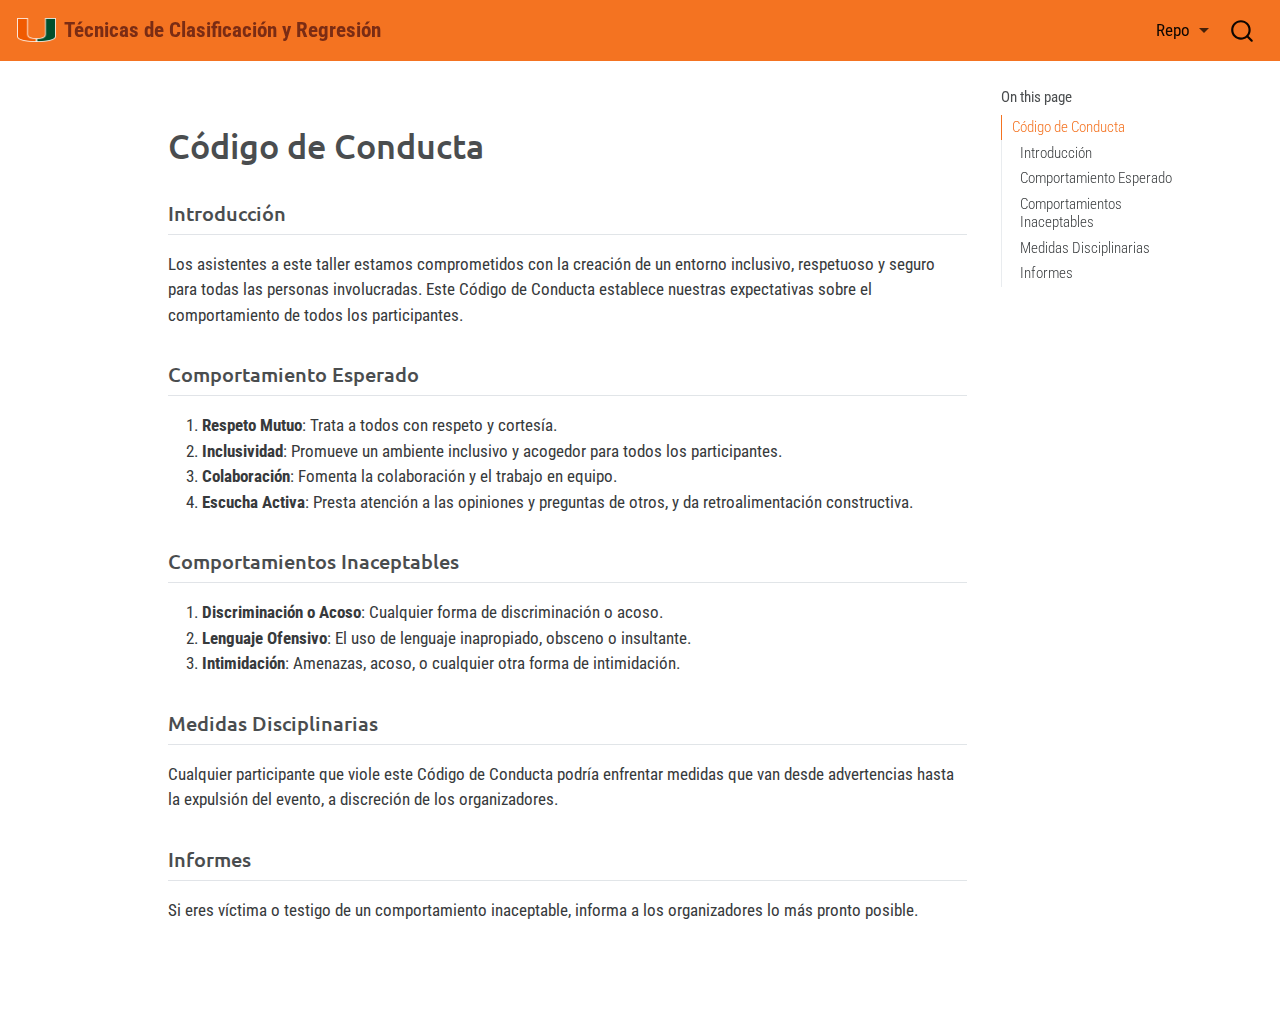
==== docs/COC/coc.html @ fbfba9fa "add coc" ====
<!DOCTYPE html>
<html xmlns="http://www.w3.org/1999/xhtml" lang="en" xml:lang="en"><head>

<meta charset="utf-8">
<meta name="generator" content="quarto-1.3.287">

<meta name="viewport" content="width=device-width, initial-scale=1.0, user-scalable=yes">


<title>Técnicas de Clasificación y Regresión – coc</title>
<style>
code{white-space: pre-wrap;}
span.smallcaps{font-variant: small-caps;}
div.columns{display: flex; gap: min(4vw, 1.5em);}
div.column{flex: auto; overflow-x: auto;}
div.hanging-indent{margin-left: 1.5em; text-indent: -1.5em;}
ul.task-list{list-style: none;}
ul.task-list li input[type="checkbox"] {
  width: 0.8em;
  margin: 0 0.8em 0.2em -1em; /* quarto-specific, see https://github.com/quarto-dev/quarto-cli/issues/4556 */ 
  vertical-align: middle;
}
</style>


<script src="../site_libs/quarto-nav/quarto-nav.js"></script>
<script src="../site_libs/clipboard/clipboard.min.js"></script>
<script src="../site_libs/quarto-search/autocomplete.umd.js"></script>
<script src="../site_libs/quarto-search/fuse.min.js"></script>
<script src="../site_libs/quarto-search/quarto-search.js"></script>
<meta name="quarto:offset" content="../">
<script src="../site_libs/quarto-html/quarto.js"></script>
<script src="../site_libs/quarto-html/popper.min.js"></script>
<script src="../site_libs/quarto-html/tippy.umd.min.js"></script>
<script src="../site_libs/quarto-html/anchor.min.js"></script>
<link href="../site_libs/quarto-html/tippy.css" rel="stylesheet">
<link href="../site_libs/quarto-html/quarto-syntax-highlighting.css" rel="stylesheet" id="quarto-text-highlighting-styles">
<script src="../site_libs/bootstrap/bootstrap.min.js"></script>
<link href="../site_libs/bootstrap/bootstrap-icons.css" rel="stylesheet">
<link href="../site_libs/bootstrap/bootstrap.min.css" rel="stylesheet" id="quarto-bootstrap" data-mode="light">
<script id="quarto-search-options" type="application/json">{
  "location": "navbar",
  "copy-button": false,
  "collapse-after": 3,
  "panel-placement": "end",
  "type": "overlay",
  "limit": 20,
  "language": {
    "search-no-results-text": "No results",
    "search-matching-documents-text": "matching documents",
    "search-copy-link-title": "Copy link to search",
    "search-hide-matches-text": "Hide additional matches",
    "search-more-match-text": "more match in this document",
    "search-more-matches-text": "more matches in this document",
    "search-clear-button-title": "Clear",
    "search-detached-cancel-button-title": "Cancel",
    "search-submit-button-title": "Submit"
  }
}</script>


<link rel="stylesheet" href="../styles.css">
</head>

<body class="nav-fixed">

<div id="quarto-search-results"></div>
  <header id="quarto-header" class="headroom fixed-top">
    <nav class="navbar navbar-expand-lg navbar-dark ">
      <div class="navbar-container container-fluid">
      <div class="navbar-brand-container">
    <a href="../index.html" class="navbar-brand navbar-brand-logo">
    <img src="../img/um_logo.png" alt="" class="navbar-logo">
    </a>
    <a class="navbar-brand" href="../index.html">
    <span class="navbar-title">Técnicas de Clasificación y Regresión</span>
    </a>
  </div>
            <div id="quarto-search" class="" title="Search"></div>
          <button class="navbar-toggler" type="button" data-bs-toggle="collapse" data-bs-target="#navbarCollapse" aria-controls="navbarCollapse" aria-expanded="false" aria-label="Toggle navigation" onclick="if (window.quartoToggleHeadroom) { window.quartoToggleHeadroom(); }">
  <span class="navbar-toggler-icon"></span>
</button>
          <div class="collapse navbar-collapse" id="navbarCollapse">
            <ul class="navbar-nav navbar-nav-scroll ms-auto">
  <li class="nav-item dropdown ">
    <a class="nav-link dropdown-toggle" href="#" id="nav-menu-repo" role="button" data-bs-toggle="dropdown" aria-expanded="false" rel="" target="">
 <span class="menu-text">Repo</span>
    </a>
    <ul class="dropdown-menu dropdown-menu-end" aria-labelledby="nav-menu-repo">    
        <li>
    <a class="dropdown-item" href="https://github.com/focardozom/machine-learning-latin-america" rel="" target="">
 <span class="dropdown-text">Machine Learning in LA</span></a>
  </li>  
    </ul>
  </li>
</ul>
            <div class="quarto-navbar-tools">
</div>
          </div> <!-- /navcollapse -->
      </div> <!-- /container-fluid -->
    </nav>
</header>
<!-- content -->
<div id="quarto-content" class="quarto-container page-columns page-rows-contents page-layout-article page-navbar">
<!-- sidebar -->
<!-- margin-sidebar -->
    <div id="quarto-margin-sidebar" class="sidebar margin-sidebar">
        <nav id="TOC" role="doc-toc" class="toc-active">
    <h2 id="toc-title">On this page</h2>
   
  <ul>
  <li><a href="#código-de-conducta" id="toc-código-de-conducta" class="nav-link active" data-scroll-target="#código-de-conducta">Código de Conducta</a>
  <ul class="collapse">
  <li><a href="#introducción" id="toc-introducción" class="nav-link" data-scroll-target="#introducción">Introducción</a></li>
  <li><a href="#comportamiento-esperado" id="toc-comportamiento-esperado" class="nav-link" data-scroll-target="#comportamiento-esperado">Comportamiento Esperado</a></li>
  <li><a href="#comportamientos-inaceptables" id="toc-comportamientos-inaceptables" class="nav-link" data-scroll-target="#comportamientos-inaceptables">Comportamientos Inaceptables</a></li>
  <li><a href="#medidas-disciplinarias" id="toc-medidas-disciplinarias" class="nav-link" data-scroll-target="#medidas-disciplinarias">Medidas Disciplinarias</a></li>
  <li><a href="#informes" id="toc-informes" class="nav-link" data-scroll-target="#informes">Informes</a></li>
  </ul></li>
  </ul>
</nav>
    </div>
<!-- main -->
<main class="content" id="quarto-document-content">



<section id="código-de-conducta" class="level1">
<h1>Código de Conducta</h1>
<section id="introducción" class="level2">
<h2 class="anchored" data-anchor-id="introducción">Introducción</h2>
<p>Los asistentes a este taller estamos comprometidos con la creación de un entorno inclusivo, respetuoso y seguro para todas las personas involucradas. Este Código de Conducta establece nuestras expectativas sobre el comportamiento de todos los participantes.</p>
</section>
<section id="comportamiento-esperado" class="level2">
<h2 class="anchored" data-anchor-id="comportamiento-esperado">Comportamiento Esperado</h2>
<ol type="1">
<li><strong>Respeto Mutuo</strong>: Trata a todos con respeto y cortesía.</li>
<li><strong>Inclusividad</strong>: Promueve un ambiente inclusivo y acogedor para todos los participantes.</li>
<li><strong>Colaboración</strong>: Fomenta la colaboración y el trabajo en equipo.</li>
<li><strong>Escucha Activa</strong>: Presta atención a las opiniones y preguntas de otros, y da retroalimentación constructiva.</li>
</ol>
</section>
<section id="comportamientos-inaceptables" class="level2">
<h2 class="anchored" data-anchor-id="comportamientos-inaceptables">Comportamientos Inaceptables</h2>
<ol type="1">
<li><strong>Discriminación o Acoso</strong>: Cualquier forma de discriminación o acoso.</li>
<li><strong>Lenguaje Ofensivo</strong>: El uso de lenguaje inapropiado, obsceno o insultante.</li>
<li><strong>Intimidación</strong>: Amenazas, acoso, o cualquier otra forma de intimidación.</li>
</ol>
</section>
<section id="medidas-disciplinarias" class="level2">
<h2 class="anchored" data-anchor-id="medidas-disciplinarias">Medidas Disciplinarias</h2>
<p>Cualquier participante que viole este Código de Conducta podría enfrentar medidas que van desde advertencias hasta la expulsión del evento, a discreción de los organizadores.</p>
</section>
<section id="informes" class="level2">
<h2 class="anchored" data-anchor-id="informes">Informes</h2>
<p>Si eres víctima o testigo de un comportamiento inaceptable, informa a los organizadores lo más pronto posible.</p>


</section>
</section>

</main> <!-- /main -->
<script id="quarto-html-after-body" type="application/javascript">
window.document.addEventListener("DOMContentLoaded", function (event) {
  const toggleBodyColorMode = (bsSheetEl) => {
    const mode = bsSheetEl.getAttribute("data-mode");
    const bodyEl = window.document.querySelector("body");
    if (mode === "dark") {
      bodyEl.classList.add("quarto-dark");
      bodyEl.classList.remove("quarto-light");
    } else {
      bodyEl.classList.add("quarto-light");
      bodyEl.classList.remove("quarto-dark");
    }
  }
  const toggleBodyColorPrimary = () => {
    const bsSheetEl = window.document.querySelector("link#quarto-bootstrap");
    if (bsSheetEl) {
      toggleBodyColorMode(bsSheetEl);
    }
  }
  toggleBodyColorPrimary();  
  const icon = "";
  const anchorJS = new window.AnchorJS();
  anchorJS.options = {
    placement: 'right',
    icon: icon
  };
  anchorJS.add('.anchored');
  const isCodeAnnotation = (el) => {
    for (const clz of el.classList) {
      if (clz.startsWith('code-annotation-')) {                     
        return true;
      }
    }
    return false;
  }
  const clipboard = new window.ClipboardJS('.code-copy-button', {
    text: function(trigger) {
      const codeEl = trigger.previousElementSibling.cloneNode(true);
      for (const childEl of codeEl.children) {
        if (isCodeAnnotation(childEl)) {
          childEl.remove();
        }
      }
      return codeEl.innerText;
    }
  });
  clipboard.on('success', function(e) {
    // button target
    const button = e.trigger;
    // don't keep focus
    button.blur();
    // flash "checked"
    button.classList.add('code-copy-button-checked');
    var currentTitle = button.getAttribute("title");
    button.setAttribute("title", "Copied!");
    let tooltip;
    if (window.bootstrap) {
      button.setAttribute("data-bs-toggle", "tooltip");
      button.setAttribute("data-bs-placement", "left");
      button.setAttribute("data-bs-title", "Copied!");
      tooltip = new bootstrap.Tooltip(button, 
        { trigger: "manual", 
          customClass: "code-copy-button-tooltip",
          offset: [0, -8]});
      tooltip.show();    
    }
    setTimeout(function() {
      if (tooltip) {
        tooltip.hide();
        button.removeAttribute("data-bs-title");
        button.removeAttribute("data-bs-toggle");
        button.removeAttribute("data-bs-placement");
      }
      button.setAttribute("title", currentTitle);
      button.classList.remove('code-copy-button-checked');
    }, 1000);
    // clear code selection
    e.clearSelection();
  });
  function tippyHover(el, contentFn) {
    const config = {
      allowHTML: true,
      content: contentFn,
      maxWidth: 500,
      delay: 100,
      arrow: false,
      appendTo: function(el) {
          return el.parentElement;
      },
      interactive: true,
      interactiveBorder: 10,
      theme: 'quarto',
      placement: 'bottom-start'
    };
    window.tippy(el, config); 
  }
  const noterefs = window.document.querySelectorAll('a[role="doc-noteref"]');
  for (var i=0; i<noterefs.length; i++) {
    const ref = noterefs[i];
    tippyHover(ref, function() {
      // use id or data attribute instead here
      let href = ref.getAttribute('data-footnote-href') || ref.getAttribute('href');
      try { href = new URL(href).hash; } catch {}
      const id = href.replace(/^#\/?/, "");
      const note = window.document.getElementById(id);
      return note.innerHTML;
    });
  }
      let selectedAnnoteEl;
      const selectorForAnnotation = ( cell, annotation) => {
        let cellAttr = 'data-code-cell="' + cell + '"';
        let lineAttr = 'data-code-annotation="' +  annotation + '"';
        const selector = 'span[' + cellAttr + '][' + lineAttr + ']';
        return selector;
      }
      const selectCodeLines = (annoteEl) => {
        const doc = window.document;
        const targetCell = annoteEl.getAttribute("data-target-cell");
        const targetAnnotation = annoteEl.getAttribute("data-target-annotation");
        const annoteSpan = window.document.querySelector(selectorForAnnotation(targetCell, targetAnnotation));
        const lines = annoteSpan.getAttribute("data-code-lines").split(",");
        const lineIds = lines.map((line) => {
          return targetCell + "-" + line;
        })
        let top = null;
        let height = null;
        let parent = null;
        if (lineIds.length > 0) {
            //compute the position of the single el (top and bottom and make a div)
            const el = window.document.getElementById(lineIds[0]);
            top = el.offsetTop;
            height = el.offsetHeight;
            parent = el.parentElement.parentElement;
          if (lineIds.length > 1) {
            const lastEl = window.document.getElementById(lineIds[lineIds.length - 1]);
            const bottom = lastEl.offsetTop + lastEl.offsetHeight;
            height = bottom - top;
          }
          if (top !== null && height !== null && parent !== null) {
            // cook up a div (if necessary) and position it 
            let div = window.document.getElementById("code-annotation-line-highlight");
            if (div === null) {
              div = window.document.createElement("div");
              div.setAttribute("id", "code-annotation-line-highlight");
              div.style.position = 'absolute';
              parent.appendChild(div);
            }
            div.style.top = top - 2 + "px";
            div.style.height = height + 4 + "px";
            let gutterDiv = window.document.getElementById("code-annotation-line-highlight-gutter");
            if (gutterDiv === null) {
              gutterDiv = window.document.createElement("div");
              gutterDiv.setAttribute("id", "code-annotation-line-highlight-gutter");
              gutterDiv.style.position = 'absolute';
              const codeCell = window.document.getElementById(targetCell);
              const gutter = codeCell.querySelector('.code-annotation-gutter');
              gutter.appendChild(gutterDiv);
            }
            gutterDiv.style.top = top - 2 + "px";
            gutterDiv.style.height = height + 4 + "px";
          }
          selectedAnnoteEl = annoteEl;
        }
      };
      const unselectCodeLines = () => {
        const elementsIds = ["code-annotation-line-highlight", "code-annotation-line-highlight-gutter"];
        elementsIds.forEach((elId) => {
          const div = window.document.getElementById(elId);
          if (div) {
            div.remove();
          }
        });
        selectedAnnoteEl = undefined;
      };
      // Attach click handler to the DT
      const annoteDls = window.document.querySelectorAll('dt[data-target-cell]');
      for (const annoteDlNode of annoteDls) {
        annoteDlNode.addEventListener('click', (event) => {
          const clickedEl = event.target;
          if (clickedEl !== selectedAnnoteEl) {
            unselectCodeLines();
            const activeEl = window.document.querySelector('dt[data-target-cell].code-annotation-active');
            if (activeEl) {
              activeEl.classList.remove('code-annotation-active');
            }
            selectCodeLines(clickedEl);
            clickedEl.classList.add('code-annotation-active');
          } else {
            // Unselect the line
            unselectCodeLines();
            clickedEl.classList.remove('code-annotation-active');
          }
        });
      }
  const findCites = (el) => {
    const parentEl = el.parentElement;
    if (parentEl) {
      const cites = parentEl.dataset.cites;
      if (cites) {
        return {
          el,
          cites: cites.split(' ')
        };
      } else {
        return findCites(el.parentElement)
      }
    } else {
      return undefined;
    }
  };
  var bibliorefs = window.document.querySelectorAll('a[role="doc-biblioref"]');
  for (var i=0; i<bibliorefs.length; i++) {
    const ref = bibliorefs[i];
    const citeInfo = findCites(ref);
    if (citeInfo) {
      tippyHover(citeInfo.el, function() {
        var popup = window.document.createElement('div');
        citeInfo.cites.forEach(function(cite) {
          var citeDiv = window.document.createElement('div');
          citeDiv.classList.add('hanging-indent');
          citeDiv.classList.add('csl-entry');
          var biblioDiv = window.document.getElementById('ref-' + cite);
          if (biblioDiv) {
            citeDiv.innerHTML = biblioDiv.innerHTML;
          }
          popup.appendChild(citeDiv);
        });
        return popup.innerHTML;
      });
    }
  }
});
</script>
</div> <!-- /content -->



</body></html>
---- docs/site_libs/quarto-html/tippy.css ----
.tippy-box[data-animation=fade][data-state=hidden]{opacity:0}[data-tippy-root]{max-width:calc(100vw - 10px)}.tippy-box{position:relative;background-color:#333;color:#fff;border-radius:4px;font-size:14px;line-height:1.4;white-space:normal;outline:0;transition-property:transform,visibility,opacity}.tippy-box[data-placement^=top]>.tippy-arrow{bottom:0}.tippy-box[data-placement^=top]>.tippy-arrow:before{bottom:-7px;left:0;border-width:8px 8px 0;border-top-color:initial;transform-origin:center top}.tippy-box[data-placement^=bottom]>.tippy-arrow{top:0}.tippy-box[data-placement^=bottom]>.tippy-arrow:before{top:-7px;left:0;border-width:0 8px 8px;border-bottom-color:initial;transform-origin:center bottom}.tippy-box[data-placement^=left]>.tippy-arrow{right:0}.tippy-box[data-placement^=left]>.tippy-arrow:before{border-width:8px 0 8px 8px;border-left-color:initial;right:-7px;transform-origin:center left}.tippy-box[data-placement^=right]>.tippy-arrow{left:0}.tippy-box[data-placement^=right]>.tippy-arrow:before{left:-7px;border-width:8px 8px 8px 0;border-right-color:initial;transform-origin:center right}.tippy-box[data-inertia][data-state=visible]{transition-timing-function:cubic-bezier(.54,1.5,.38,1.11)}.tippy-arrow{width:16px;height:16px;color:#333}.tippy-arrow:before{content:"";position:absolute;border-color:transparent;border-style:solid}.tippy-content{position:relative;padding:5px 9px;z-index:1}
---- docs/site_libs/quarto-html/quarto-syntax-highlighting.css ----
/* quarto syntax highlight colors */
:root {
  --quarto-hl-ot-color: #003B4F;
  --quarto-hl-at-color: #657422;
  --quarto-hl-ss-color: #20794D;
  --quarto-hl-an-color: #5E5E5E;
  --quarto-hl-fu-color: #4758AB;
  --quarto-hl-st-color: #20794D;
  --quarto-hl-cf-color: #003B4F;
  --quarto-hl-op-color: #5E5E5E;
  --quarto-hl-er-color: #AD0000;
  --quarto-hl-bn-color: #AD0000;
  --quarto-hl-al-color: #AD0000;
  --quarto-hl-va-color: #111111;
  --quarto-hl-bu-color: inherit;
  --quarto-hl-ex-color: inherit;
  --quarto-hl-pp-color: #AD0000;
  --quarto-hl-in-color: #5E5E5E;
  --quarto-hl-vs-color: #20794D;
  --quarto-hl-wa-color: #5E5E5E;
  --quarto-hl-do-color: #5E5E5E;
  --quarto-hl-im-color: #00769E;
  --quarto-hl-ch-color: #20794D;
  --quarto-hl-dt-color: #AD0000;
  --quarto-hl-fl-color: #AD0000;
  --quarto-hl-co-color: #5E5E5E;
  --quarto-hl-cv-color: #5E5E5E;
  --quarto-hl-cn-color: #8f5902;
  --quarto-hl-sc-color: #5E5E5E;
  --quarto-hl-dv-color: #AD0000;
  --quarto-hl-kw-color: #003B4F;
}

/* other quarto variables */
:root {
  --quarto-font-monospace: SFMono-Regular, Menlo, Monaco, Consolas, "Liberation Mono", "Courier New", monospace;
}

pre > code.sourceCode > span {
  color: #003B4F;
}

code span {
  color: #003B4F;
}

code.sourceCode > span {
  color: #003B4F;
}

div.sourceCode,
div.sourceCode pre.sourceCode {
  color: #003B4F;
}

code span.ot {
  color: #003B4F;
  font-style: inherit;
}

code span.at {
  color: #657422;
  font-style: inherit;
}

code span.ss {
  color: #20794D;
  font-style: inherit;
}

code span.an {
  color: #5E5E5E;
  font-style: inherit;
}

code span.fu {
  color: #4758AB;
  font-style: inherit;
}

code span.st {
  color: #20794D;
  font-style: inherit;
}

code span.cf {
  color: #003B4F;
  font-style: inherit;
}

code span.op {
  color: #5E5E5E;
  font-style: inherit;
}

code span.er {
  color: #AD0000;
  font-style: inherit;
}

code span.bn {
  color: #AD0000;
  font-style: inherit;
}

code span.al {
  color: #AD0000;
  font-style: inherit;
}

code span.va {
  color: #111111;
  font-style: inherit;
}

code span.bu {
  font-style: inherit;
}

code span.ex {
  font-style: inherit;
}

code span.pp {
  color: #AD0000;
  font-style: inherit;
}

code span.in {
  color: #5E5E5E;
  font-style: inherit;
}

code span.vs {
  color: #20794D;
  font-style: inherit;
}

code span.wa {
  color: #5E5E5E;
  font-style: italic;
}

code span.do {
  color: #5E5E5E;
  font-style: italic;
}

code span.im {
  color: #00769E;
  font-style: inherit;
}

code span.ch {
  color: #20794D;
  font-style: inherit;
}

code span.dt {
  color: #AD0000;
  font-style: inherit;
}

code span.fl {
  color: #AD0000;
  font-style: inherit;
}

code span.co {
  color: #5E5E5E;
  font-style: inherit;
}

code span.cv {
  color: #5E5E5E;
  font-style: italic;
}

code span.cn {
  color: #8f5902;
  font-style: inherit;
}

code span.sc {
  color: #5E5E5E;
  font-style: inherit;
}

code span.dv {
  color: #AD0000;
  font-style: inherit;
}

code span.kw {
  color: #003B4F;
  font-style: inherit;
}

.prevent-inlining {
  content: "</";
}

/*# sourceMappingURL=debc5d5d77c3f9108843748ff7464032.css.map */
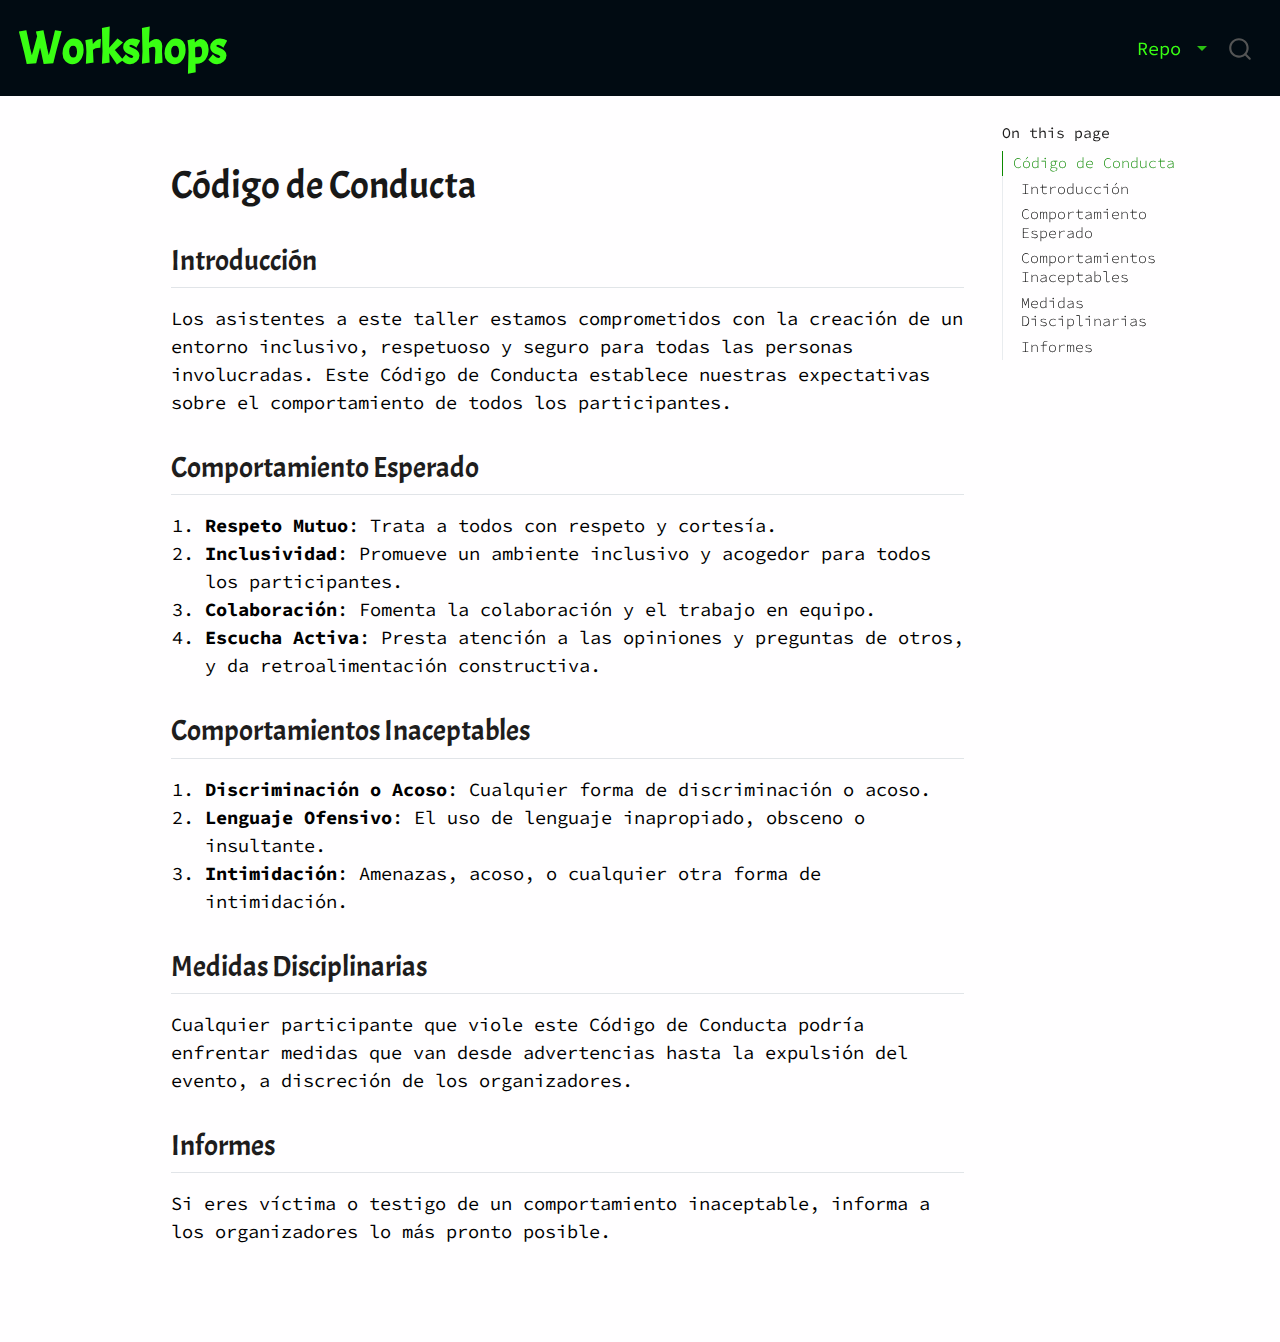
==== commit 62a5ad84: "new colors" ====
--- a/docs/COC/coc.html
+++ b/docs/COC/coc.html
@@ -7,7 +7,7 @@
 <meta name="viewport" content="width=device-width, initial-scale=1.0, user-scalable=yes">
 
 
-<title>Técnicas de Clasificación y Regresión – coc</title>
+<title>Workshops – coc</title>
 <style>
 code{white-space: pre-wrap;}
 span.smallcaps{font-variant: small-caps;}
@@ -69,11 +69,8 @@
     <nav class="navbar navbar-expand-lg navbar-dark ">
       <div class="navbar-container container-fluid">
       <div class="navbar-brand-container">
-    <a href="../index.html" class="navbar-brand navbar-brand-logo">
-    <img src="../img/um_logo.png" alt="" class="navbar-logo">
-    </a>
     <a class="navbar-brand" href="../index.html">
-    <span class="navbar-title">Técnicas de Clasificación y Regresión</span>
+    <span class="navbar-title">Workshops</span>
     </a>
   </div>
             <div id="quarto-search" class="" title="Search"></div>
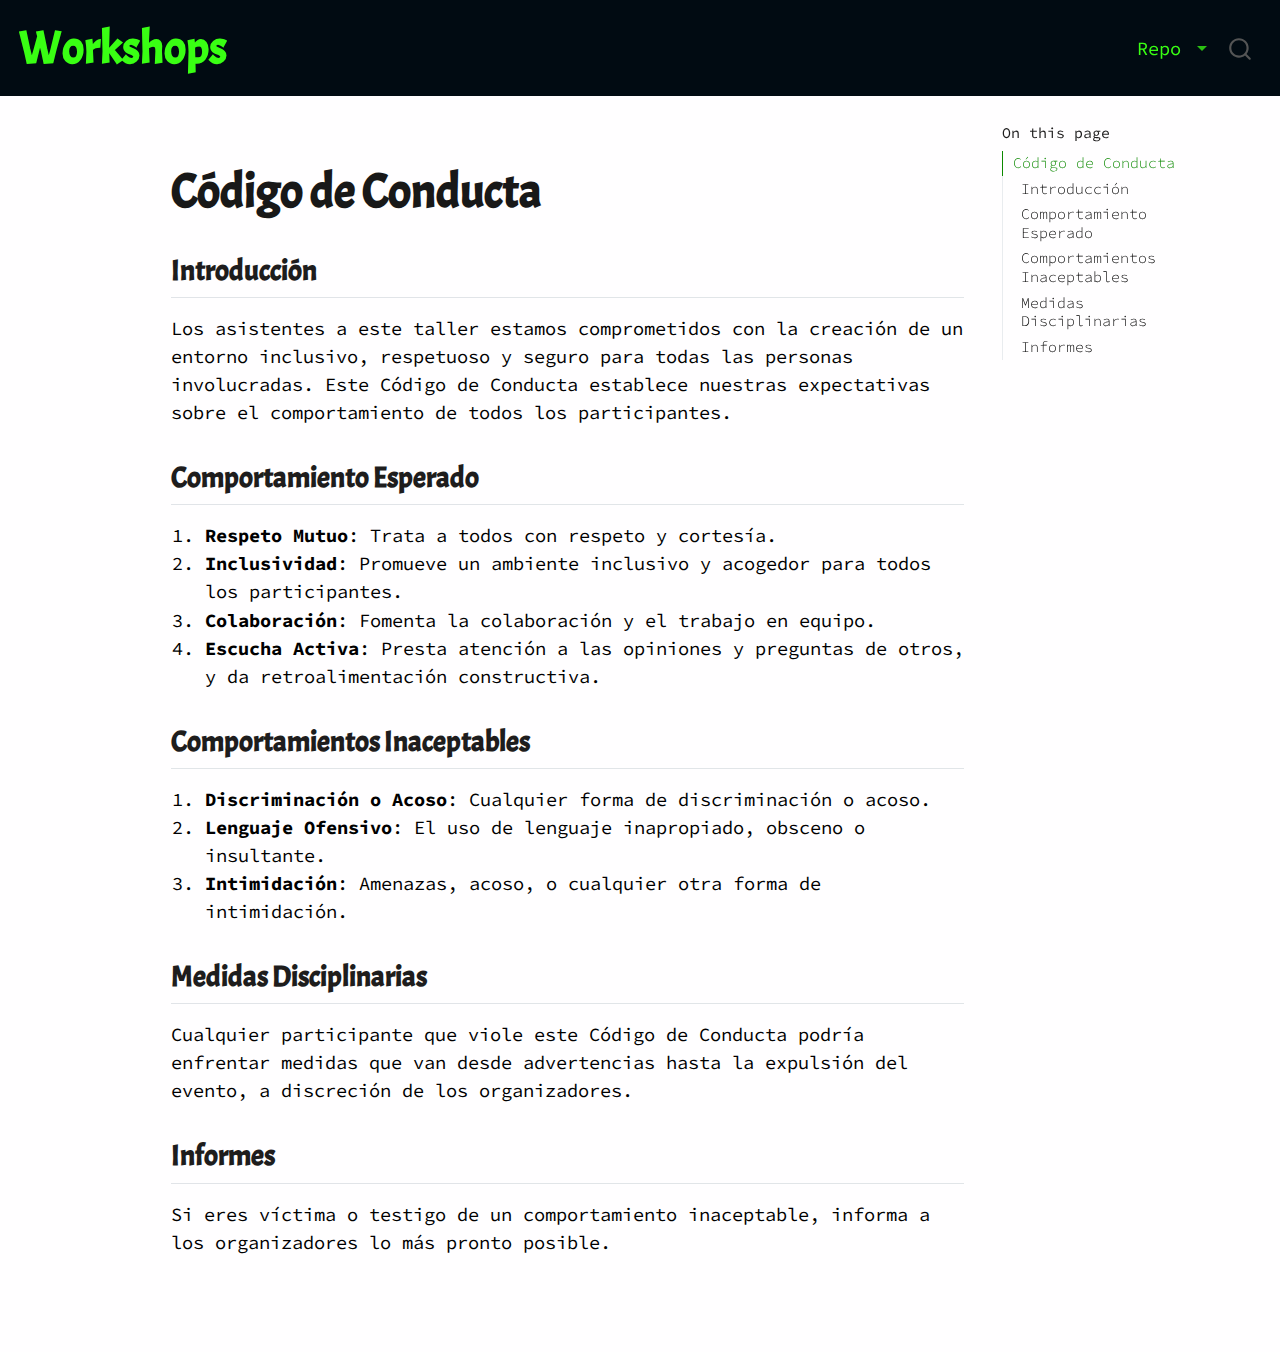
==== commit 5146ad32: "add slides day 1" ====
--- a/docs/COC/coc.html
+++ b/docs/COC/coc.html
@@ -157,7 +157,7 @@
 </section>
 </section>
 
-</main> <!-- /main -->
+<a onclick="window.scrollTo(0, 0); return false;" role="button" id="quarto-back-to-top"><i class="bi bi-arrow-up"></i> Back to top</a></main> <!-- /main -->
 <script id="quarto-html-after-body" type="application/javascript">
 window.document.addEventListener("DOMContentLoaded", function (event) {
   const toggleBodyColorMode = (bsSheetEl) => {
--- a/docs/styles.css
+++ b/docs/styles.css
@@ -48,14 +48,14 @@
 h1 {
   font-family: 'Acme', sans-serif;
   color: black;
-  font-weight: 500;
-  font-size: 2.3rem;
+  font-weight: 900;
+  font-size: 2.8rem;
 }
 
 h2 {
   font-family: 'Acme', sans-serif;
   color: #060505;
-  font-weight: 500;
+  font-weight: 800;
   font-size: 1.7rem;
 }
 
@@ -76,4 +76,11 @@
   font-weight: 500;
   font-size: 1.1rem;
   background-color: #fffeff;
-}+}
+
+.navbar-title:hover {
+  color:#d913ff;
+  font-size: 2.75rem;
+  transition: 0.8s;
+}
+
